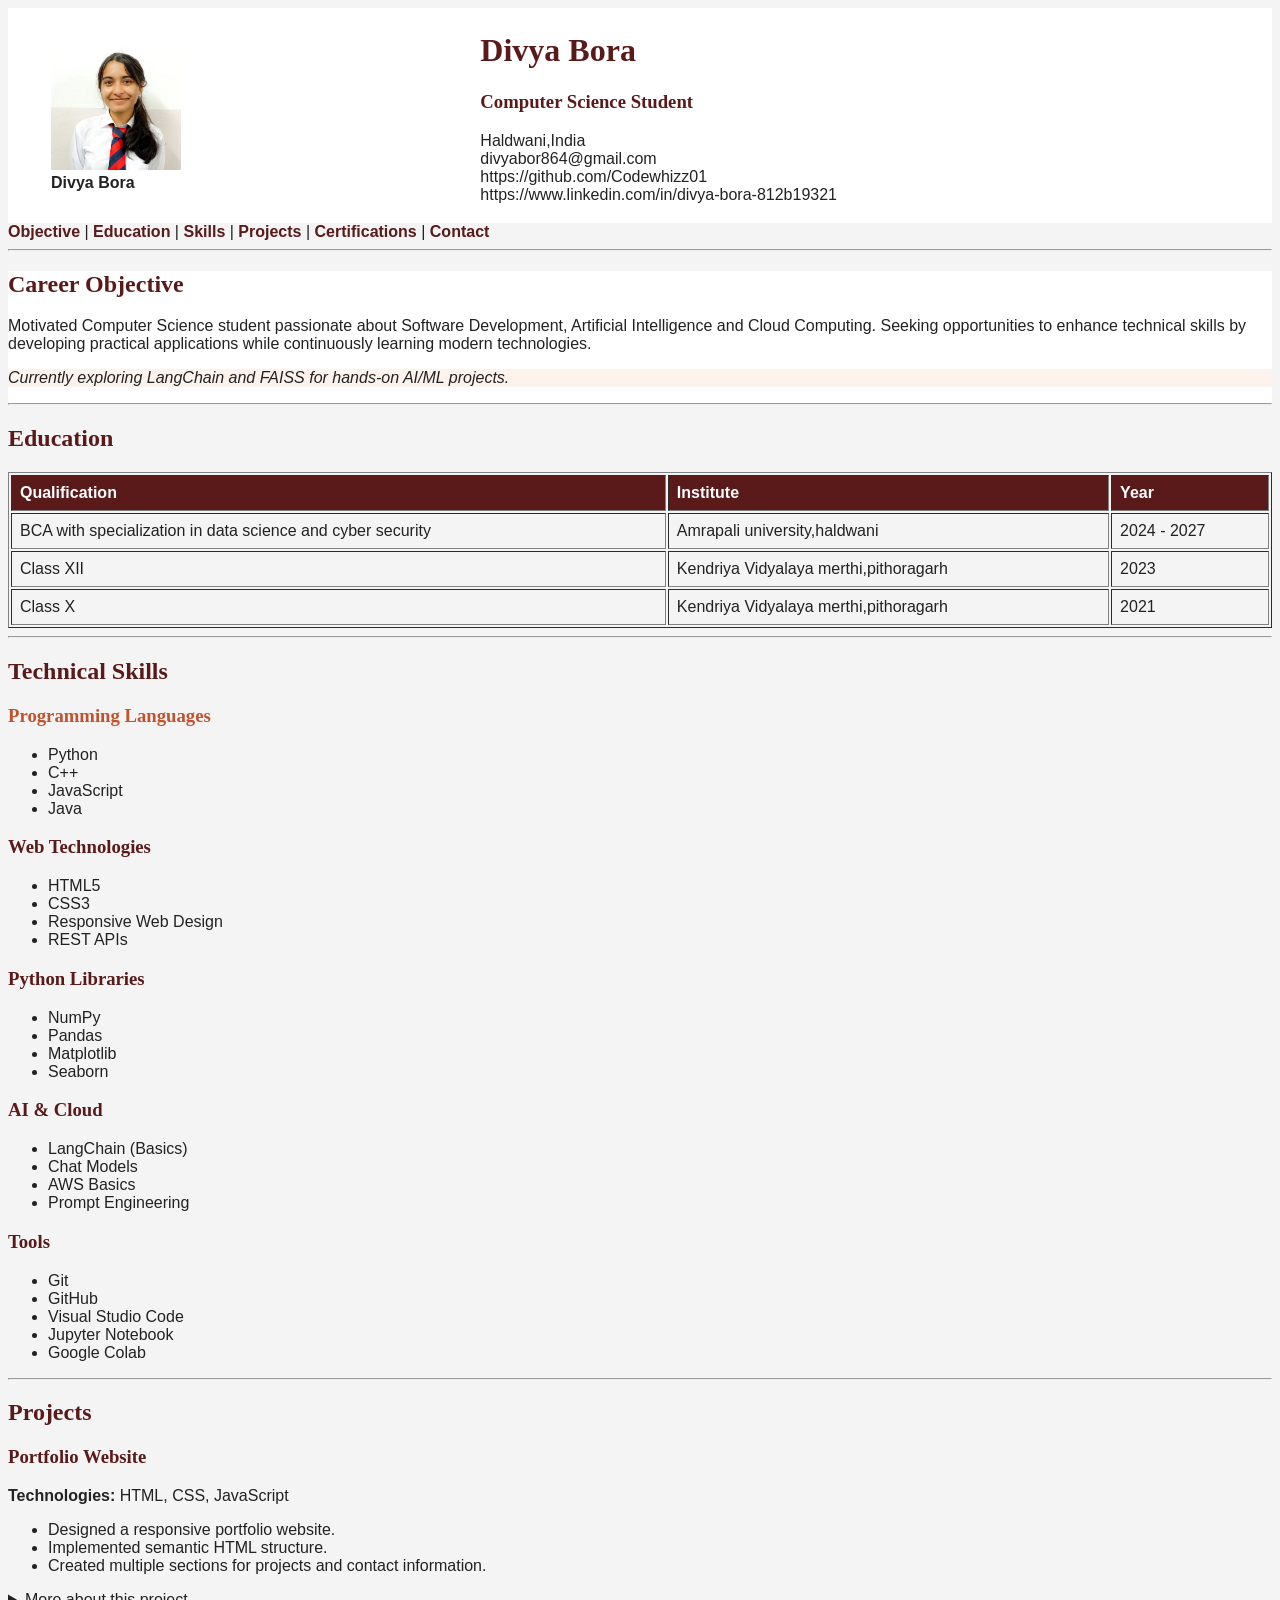
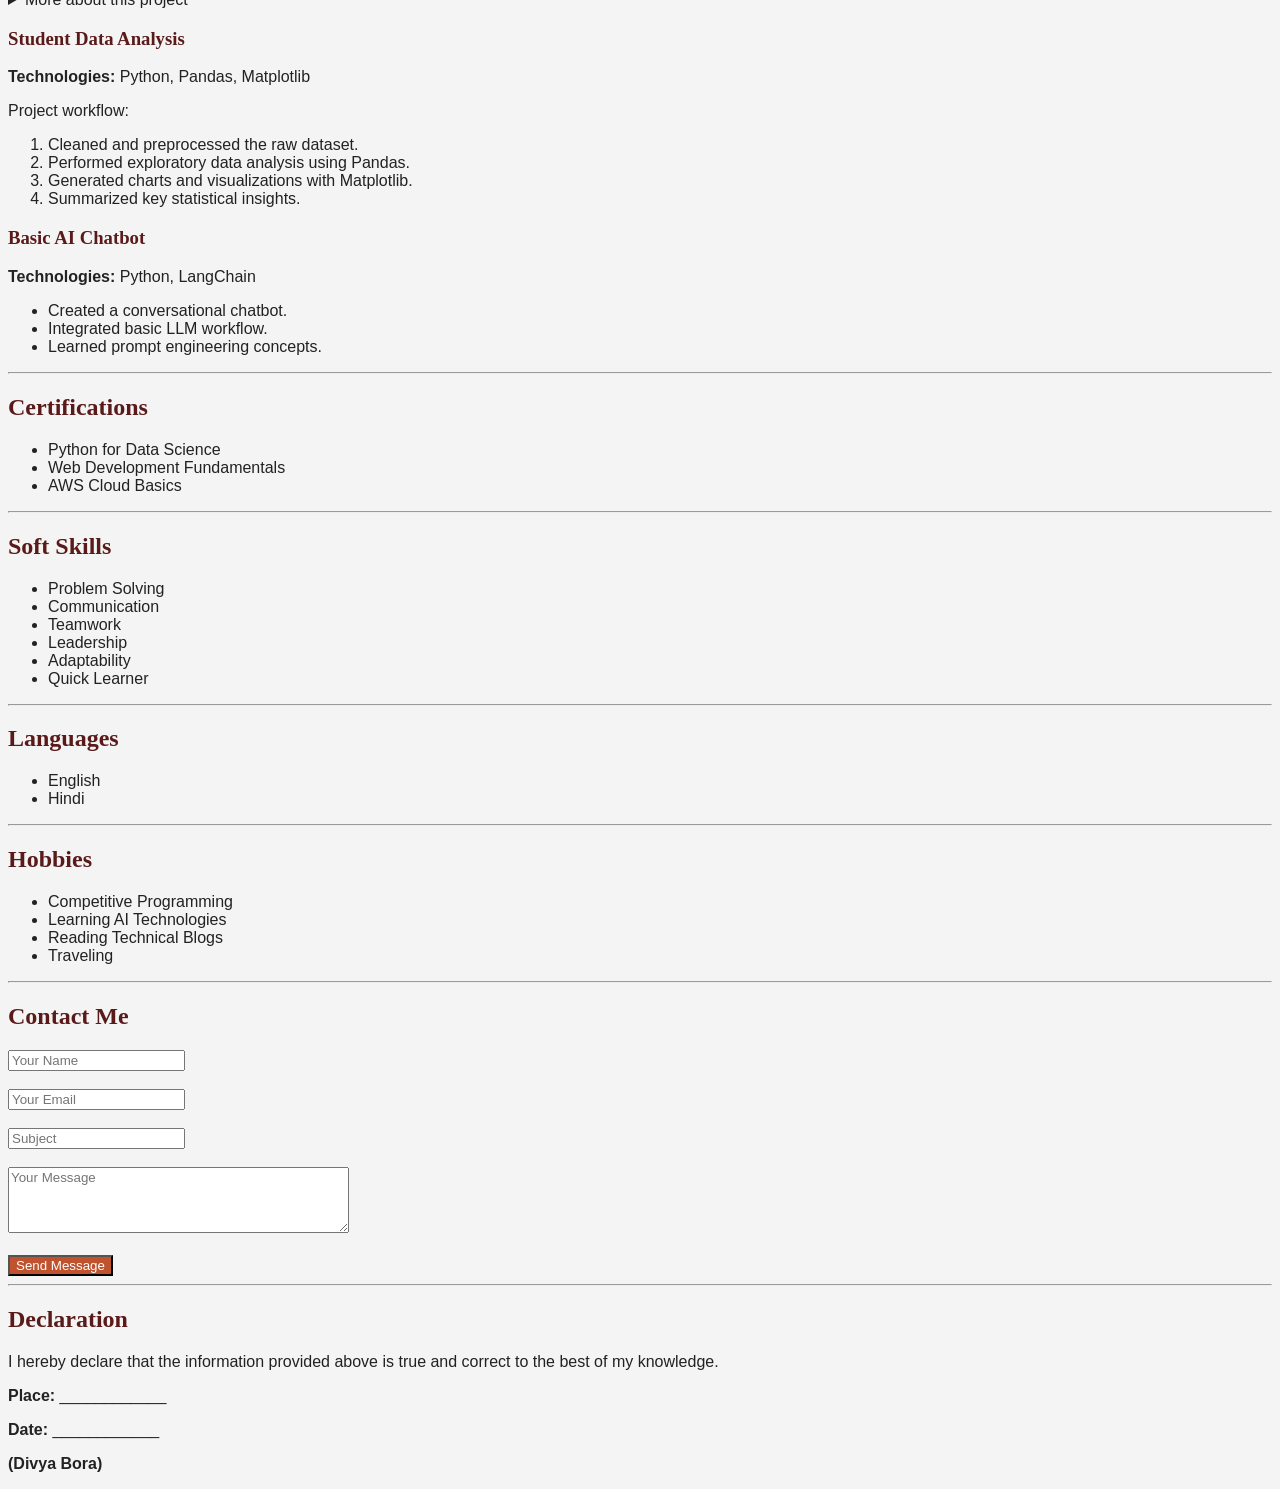
==== resume/index.html @ 863f8f9a "Organized resume into separate folder" ====
<!DOCTYPE html>
<html lang="en">

<head>
    <meta charset="UTF-8">
    <meta name="viewport" content="width=device-width, initial-scale=1.0">
    <title>Divya Bora | Resume</title>
    <link rel="stylesheet" href="./style.css">
</head>

<body>

<header>

<table width="100%">

<tr>

<td>
<figure>
    <img src="profile.jpeg" alt="Divya Bora" width="130">
    <figcaption>Divya Bora</figcaption>
</figure>
</td>

<td>

<hgroup>
    <h1>Divya Bora</h1>
    <h3>Computer Science Student</h3>
</hgroup>

<p>
 Haldwani,India <br>
divyabor864@gmail.com <br>
 https://github.com/Codewhizz01<br>
https://www.linkedin.com/in/divya-bora-812b19321
</p>

</td>

</tr>

</table>

<nav>
    <a href="#objective">Objective</a> |
    <a href="#education">Education</a> |
    <a href="#skills">Skills</a> |
    <a href="#projects">Projects</a> |
    <a href="#certifications">Certifications</a> |
    <a href="#contact">Contact</a>
</nav>

<hr>

</header>

<main>

<section id="objective">

<h2>Career Objective</h2>

<p>
Motivated Computer Science student passionate about Software
Development, Artificial Intelligence and Cloud Computing. Seeking
opportunities to enhance technical skills by developing practical
applications while continuously learning modern technologies.
</p>

<aside class="highlight-box">
<p>Currently exploring LangChain and FAISS for hands-on AI/ML projects.</p>
</aside>

<hr>

</section>

<section id="education">

<h2>Education</h2>

<table border="1" cellpadding="8" width="100%">

<tr>

<th>Qualification</th>
<th>Institute</th>
<th>Year</th>

</tr>

<tr>

<td>BCA with specialization in data science and cyber security</td>
<td>Amrapali university,haldwani</td>
<td>2024 - 2027</td>

</tr>

<tr>

<td>Class XII</td>
<td>Kendriya Vidyalaya merthi,pithoragarh </td>
<td>2023</td>

</tr>

<tr>

<td>Class X</td>
<td>Kendriya Vidyalaya merthi,pithoragarh</td>
<td>2021</td>

</tr>

</table>

<hr>

</section>

<section id="skills">

<h2>Technical Skills</h2>

<h3 class="featured">Programming Languages</h3>

<ul>
<li>Python</li>
<li>C++</li>
<li>JavaScript</li>
<li>Java</li>
</ul>

<h3>Web Technologies</h3>

<ul>
<li>HTML5</li>
<li>CSS3</li>
<li>Responsive Web Design</li>
<li>REST APIs</li>
</ul>

<h3>Python Libraries</h3>

<ul>
<li>NumPy</li>
<li>Pandas</li>
<li>Matplotlib</li>
<li>Seaborn</li>
</ul>

<h3>AI & Cloud</h3>

<ul>
<li>LangChain (Basics)</li>
<li>Chat Models</li>
<li>AWS Basics</li>
<li>Prompt Engineering</li>
</ul>

<h3>Tools</h3>

<ul>
<li>Git</li>
<li>GitHub</li>
<li>Visual Studio Code</li>
<li>Jupyter Notebook</li>
<li>Google Colab</li>
</ul>

<hr>

</section>

<section id="projects">

<h2>Projects</h2>

<article>

<h3>Portfolio Website</h3>

<p><strong>Technologies:</strong> HTML, CSS, JavaScript</p>

<ul>

<li>Designed a responsive portfolio website.</li>
<li>Implemented semantic HTML structure.</li>
<li>Created multiple sections for projects and contact information.</li>

</ul>

<details>
<summary>More about this project</summary>
<p>Built entirely with semantic HTML and custom CSS, focused on clean structure and accessibility. Sections were organized to make navigation intuitive for recruiters viewing the site.</p>
</details>

</article>

<article>

<h3>Student Data Analysis</h3>

<p><strong>Technologies:</strong> Python, Pandas, Matplotlib</p>

<p>Project workflow:</p>

<ol>
<li>Cleaned and preprocessed the raw dataset.</li>
<li>Performed exploratory data analysis using Pandas.</li>
<li>Generated charts and visualizations with Matplotlib.</li>
<li>Summarized key statistical insights.</li>
</ol>

</article>

<article>

<h3>Basic AI Chatbot</h3>

<p><strong>Technologies:</strong> Python, LangChain</p>

<ul>

<li>Created a conversational chatbot.</li>
<li>Integrated basic LLM workflow.</li>
<li>Learned prompt engineering concepts.</li>

</ul>

</article>

<hr>

</section>

<section id="certifications">

<h2>Certifications</h2>

<ul>

<li>Python for Data Science</li>

<li>Web Development Fundamentals</li>

<li>AWS Cloud Basics</li>

</ul>

<hr>

</section>

<section>

<h2>Soft Skills</h2>

<ul>

<li>Problem Solving</li>

<li>Communication</li>

<li>Teamwork</li>

<li>Leadership</li>

<li>Adaptability</li>

<li>Quick Learner</li>

</ul>

<hr>

</section>

<section>

<h2>Languages</h2>

<ul>

<li>English</li>

<li>Hindi</li>

</ul>

<hr>

</section>

<section>

<h2>Hobbies</h2>

<ul>

<li>Competitive Programming</li>

<li>Learning AI Technologies</li>

<li>Reading Technical Blogs</li>

<li>Traveling</li>

</ul>

<hr>

</section>

<section id="contact">

<h2>Contact Me</h2>

<form>
    <input type="text" placeholder="Your Name" required><br><br>
    <input type="email" placeholder="Your Email" required><br><br>
    <input type="text" placeholder="Subject"><br><br>
    <textarea placeholder="Your Message" rows="4" cols="40"></textarea><br><br>
    <button type="submit">Send Message</button>
</form>

<hr>

</section>

<section>

<h2>Declaration</h2>

<p>
I hereby declare that the information provided above is true and correct
to the best of my knowledge.
</p>

</section>

</main>

<footer>

<p><strong>Place:</strong> ____________</p>

<p><strong>Date:</strong> ____________</p>

<p><strong>(Divya Bora)</strong></p>

</footer>

</body>

</html>
---- resume/style.css ----
/* Element selectors  */

body {
    background-color: #f4f4f4;
    color: #222;
}

h1, h2, h3 {
    font-family: Georgia, serif;
    color: #5a1a1a;
}

th {
    background-color: #5a1a1a;
    color: #ffffff;
    text-align: left;
}

td {
    text-align: left;
}

figcaption {
    font-weight: bold;
}

form button {
    background-color: #c0522d;
    color: #ffffff;
}

form button:hover {
    background-color: #a3431f;
}

/*  Descendant selector */

nav a {
    color: #5a1a1a;
    text-decoration: none;
    font-weight: bold;
}

nav a:hover {
    text-decoration: underline;
}

/*  Class selector */

.highlight-box {
    background-color: #fdf2ec;
    font-style: italic;
}

/* Id selectors */

#objective {
    background-color: #ffffff;
}

#education th, #education td {
    text-align: left;
}

#contact form {
    color: #222;
}

/* child selector */
 header>table{
    background-color: #ffffff;
 }
 table>tr>td{
    text-align: left;
 }

/* Universal selector*/
*{
    font-family: Arial, Helvetica, sans-serif;
}
/*attribute selector */

input[type="email"]{
    color: #5a1a1a;
}
input[type="text"]{
    color: #222;
}

/*compound selector */
/*here featured is just a label we are attaching to that one h3*/
h3.featured{
    color: #c0522d;
}
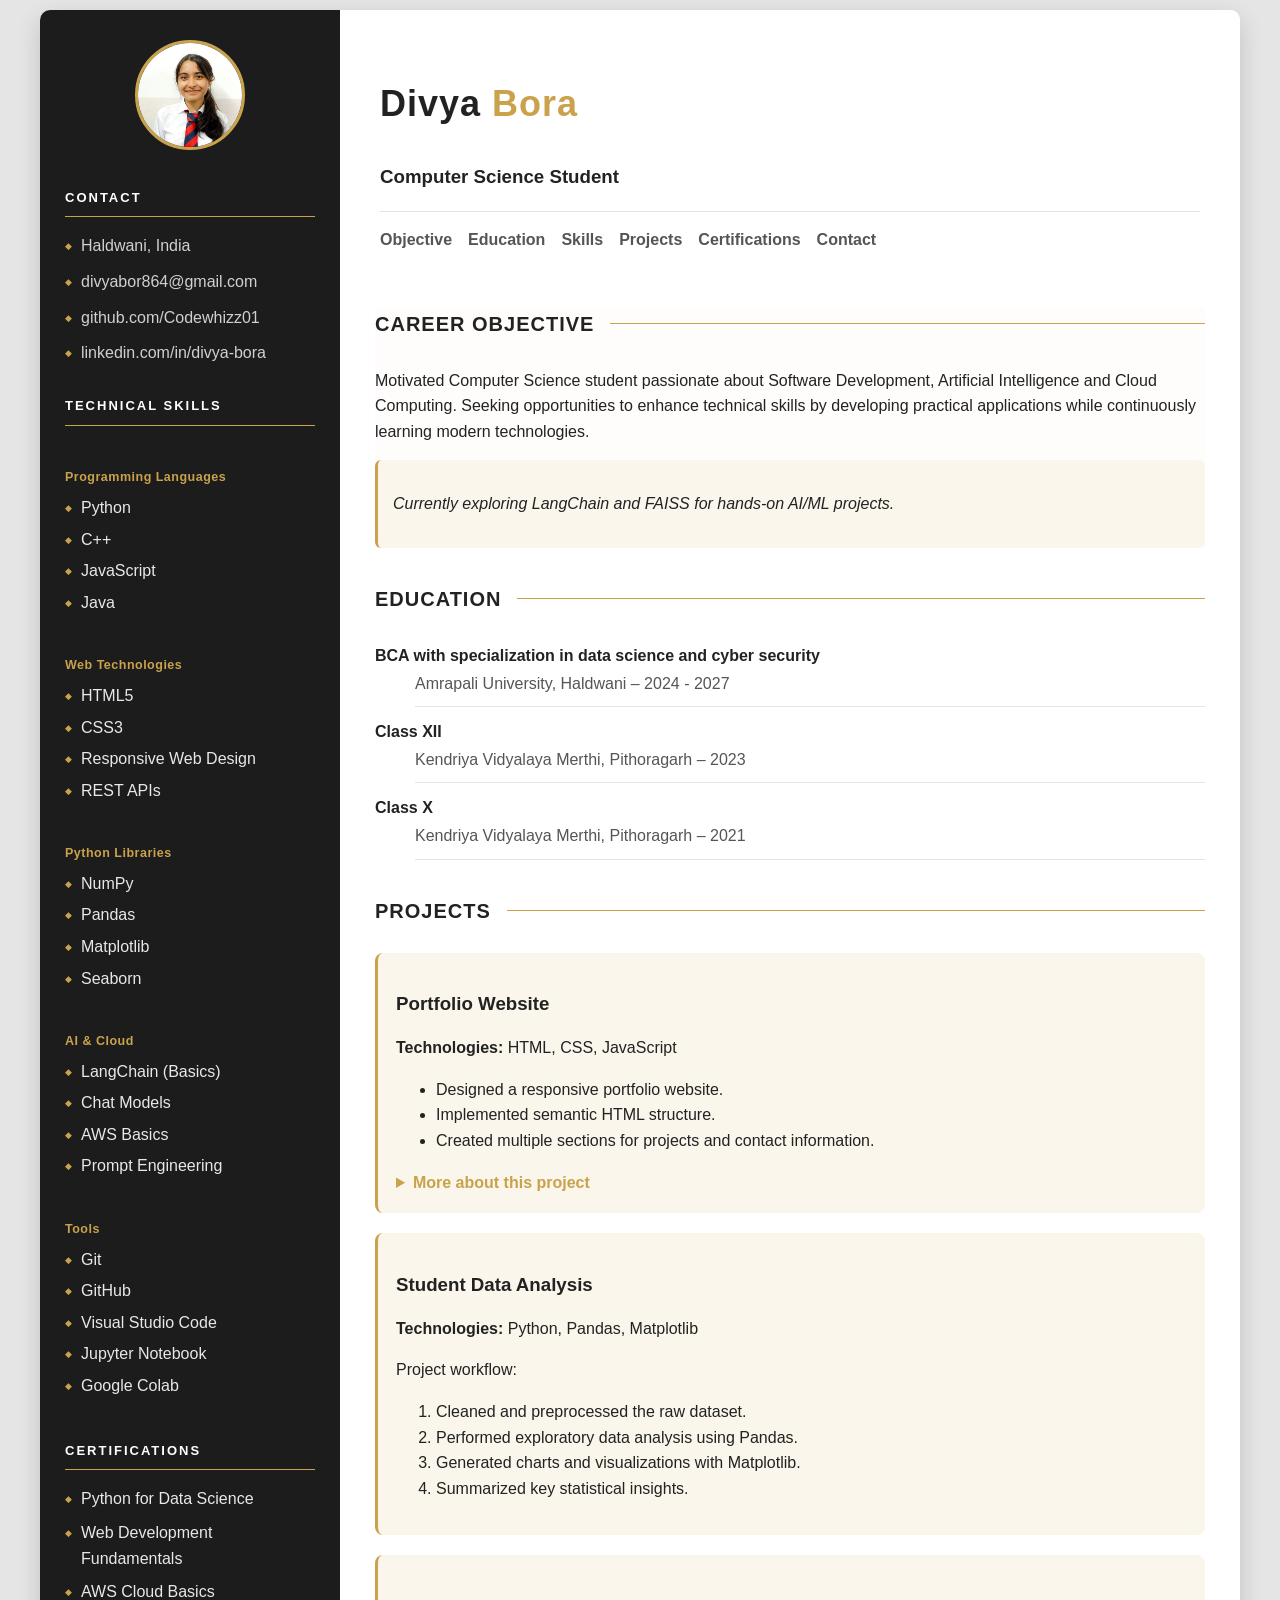
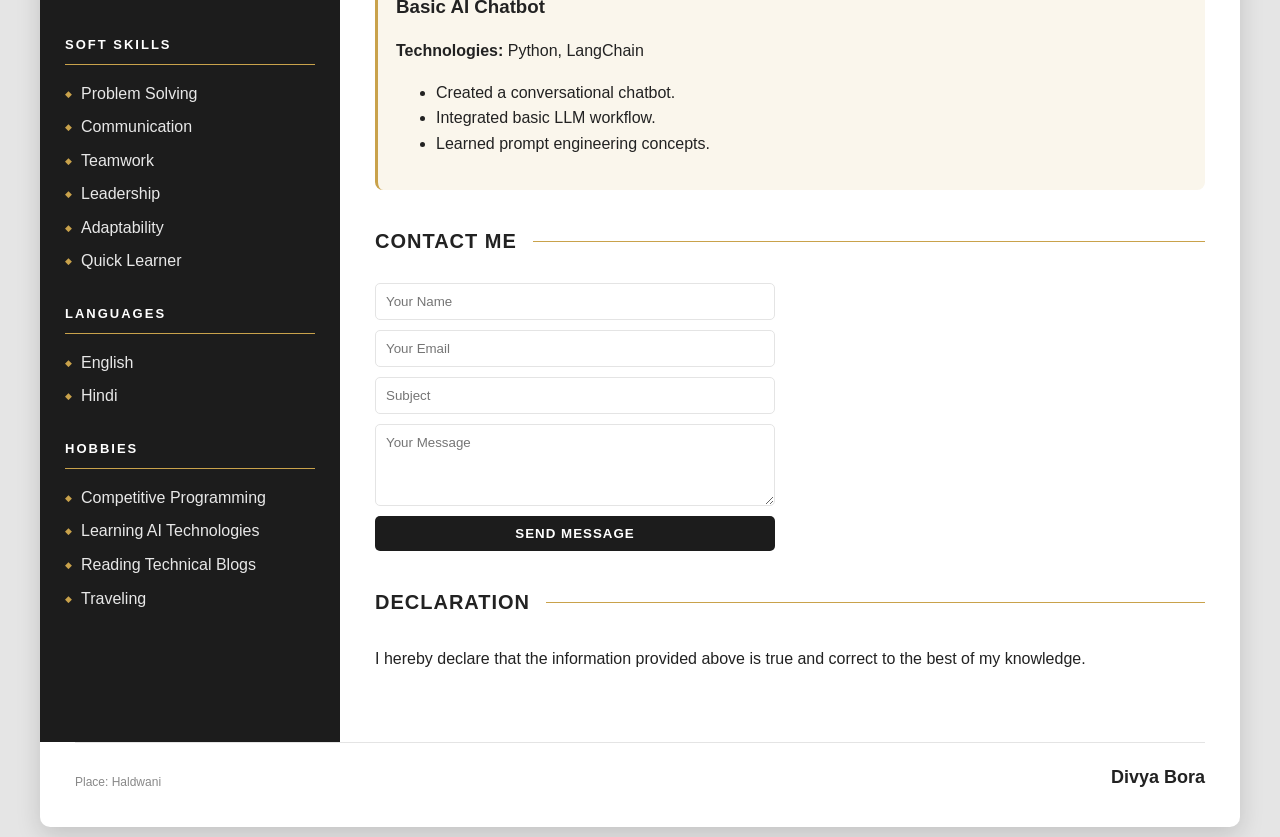
==== commit c9b3367c: "updated version of resume" ====
--- a/resume/index.html
+++ b/resume/index.html
@@ -10,53 +10,146 @@
 
 <body>
 
+<article class="resume">
+
 <header>
 
-<table width="100%">
-
-<tr>
-
-<td>
+<hgroup>
+    <h1>Divya <span class="accent">Bora</span></h1>
+    <h3>Computer Science Student</h3>
+</hgroup>
+
+<nav>
+    <a href="#objective">Objective</a>
+    <a href="#education">Education</a>
+    <a href="#skills">Skills</a>
+    <a href="#projects">Projects</a>
+    <a href="#certifications">Certifications</a>
+    <a href="#contact">Contact</a>
+</nav>
+
+</header>
+
+<aside class="sidebar">
+
+<section class="sidebar-section" id="profile-photo">
 <figure>
     <img src="profile.jpeg" alt="Divya Bora" width="130">
     <figcaption>Divya Bora</figcaption>
 </figure>
-</td>
-
-<td>
-
-<hgroup>
-    <h1>Divya Bora</h1>
-    <h3>Computer Science Student</h3>
-</hgroup>
-
-<p>
- Haldwani,India <br>
-divyabor864@gmail.com <br>
- https://github.com/Codewhizz01<br>
-https://www.linkedin.com/in/divya-bora-812b19321
-</p>
-
-</td>
-
-</tr>
-
-</table>
-
-<nav>
-    <a href="#objective">Objective</a> |
-    <a href="#education">Education</a> |
-    <a href="#skills">Skills</a> |
-    <a href="#projects">Projects</a> |
-    <a href="#certifications">Certifications</a> |
-    <a href="#contact">Contact</a>
-</nav>
-
-<hr>
-
-</header>
-
-<main>
+</section>
+
+<section class="sidebar-section" id="contact-info">
+<h2>Contact</h2>
+<address>
+<ul class="contact-list">
+<li>Haldwani, India</li>
+<li><a href="mailto:divyabor864@gmail.com">divyabor864@gmail.com</a></li>
+<li><a href="https://github.com/Codewhizz01">github.com/Codewhizz01</a></li>
+<li><a href="https://www.linkedin.com/in/divya-bora-812b19321">linkedin.com/in/divya-bora</a></li>
+</ul>
+</address>
+</section>
+
+<section class="sidebar-section" id="skills">
+
+<h2>Technical Skills</h2>
+
+<section class="skill-group">
+<h3 class="featured">Programming Languages</h3>
+<ul>
+<li>Python</li>
+<li>C++</li>
+<li>JavaScript</li>
+<li>Java</li>
+</ul>
+</section>
+
+<section class="skill-group">
+<h3>Web Technologies</h3>
+<ul>
+<li>HTML5</li>
+<li>CSS3</li>
+<li>Responsive Web Design</li>
+<li>REST APIs</li>
+</ul>
+</section>
+
+<section class="skill-group">
+<h3>Python Libraries</h3>
+<ul>
+<li>NumPy</li>
+<li>Pandas</li>
+<li>Matplotlib</li>
+<li>Seaborn</li>
+</ul>
+</section>
+
+<section class="skill-group">
+<h3>AI &amp; Cloud</h3>
+<ul>
+<li>LangChain (Basics)</li>
+<li>Chat Models</li>
+<li>AWS Basics</li>
+<li>Prompt Engineering</li>
+</ul>
+</section>
+
+<section class="skill-group">
+<h3>Tools</h3>
+<ul>
+<li>Git</li>
+<li>GitHub</li>
+<li>Visual Studio Code</li>
+<li>Jupyter Notebook</li>
+<li>Google Colab</li>
+</ul>
+</section>
+
+</section>
+
+<section class="sidebar-section" id="certifications">
+<h2>Certifications</h2>
+<ul>
+<li>Python for Data Science</li>
+<li>Web Development Fundamentals</li>
+<li>AWS Cloud Basics</li>
+</ul>
+</section>
+
+<section class="sidebar-section" id="soft-skills">
+<h2>Soft Skills</h2>
+<ul>
+<li>Problem Solving</li>
+<li>Communication</li>
+<li>Teamwork</li>
+<li>Leadership</li>
+<li>Adaptability</li>
+<li>Quick Learner</li>
+</ul>
+</section>
+
+<section class="sidebar-section" id="languages">
+<h2>Languages</h2>
+<ul>
+<li>English</li>
+<li>Hindi</li>
+</ul>
+</section>
+
+<section class="sidebar-section" id="hobbies">
+<h2>Hobbies</h2>
+<ul>
+<li>Competitive Programming</li>
+<li>Learning AI Technologies</li>
+<li>Reading Technical Blogs</li>
+<li>Traveling</li>
+</ul>
+</section>
+
+</aside>
+
+<main class="main-content">
 
 <section id="objective">
 
@@ -73,105 +166,24 @@
 <p>Currently exploring LangChain and FAISS for hands-on AI/ML projects.</p>
 </aside>
 
-<hr>
-
 </section>
 
 <section id="education">
 
 <h2>Education</h2>
 
-<table border="1" cellpadding="8" width="100%">
-
-<tr>
-
-<th>Qualification</th>
-<th>Institute</th>
-<th>Year</th>
-
-</tr>
-
-<tr>
-
-<td>BCA with specialization in data science and cyber security</td>
-<td>Amrapali university,haldwani</td>
-<td>2024 - 2027</td>
-
-</tr>
-
-<tr>
-
-<td>Class XII</td>
-<td>Kendriya Vidyalaya merthi,pithoragarh </td>
-<td>2023</td>
-
-</tr>
-
-<tr>
-
-<td>Class X</td>
-<td>Kendriya Vidyalaya merthi,pithoragarh</td>
-<td>2021</td>
-
-</tr>
-
-</table>
-
-<hr>
-
-</section>
-
-<section id="skills">
-
-<h2>Technical Skills</h2>
-
-<h3 class="featured">Programming Languages</h3>
-
-<ul>
-<li>Python</li>
-<li>C++</li>
-<li>JavaScript</li>
-<li>Java</li>
-</ul>
-
-<h3>Web Technologies</h3>
-
-<ul>
-<li>HTML5</li>
-<li>CSS3</li>
-<li>Responsive Web Design</li>
-<li>REST APIs</li>
-</ul>
-
-<h3>Python Libraries</h3>
-
-<ul>
-<li>NumPy</li>
-<li>Pandas</li>
-<li>Matplotlib</li>
-<li>Seaborn</li>
-</ul>
-
-<h3>AI & Cloud</h3>
-
-<ul>
-<li>LangChain (Basics)</li>
-<li>Chat Models</li>
-<li>AWS Basics</li>
-<li>Prompt Engineering</li>
-</ul>
-
-<h3>Tools</h3>
-
-<ul>
-<li>Git</li>
-<li>GitHub</li>
-<li>Visual Studio Code</li>
-<li>Jupyter Notebook</li>
-<li>Google Colab</li>
-</ul>
-
-<hr>
+<dl class="education-list">
+
+<dt>BCA with specialization in data science and cyber security</dt>
+<dd>Amrapali University, Haldwani &ndash; 2024 - 2027</dd>
+
+<dt>Class XII</dt>
+<dd>Kendriya Vidyalaya Merthi, Pithoragarh &ndash; 2023</dd>
+
+<dt>Class X</dt>
+<dd>Kendriya Vidyalaya Merthi, Pithoragarh &ndash; 2021</dd>
+
+</dl>
 
 </section>
 
@@ -186,11 +198,9 @@
 <p><strong>Technologies:</strong> HTML, CSS, JavaScript</p>
 
 <ul>
-
 <li>Designed a responsive portfolio website.</li>
 <li>Implemented semantic HTML structure.</li>
 <li>Created multiple sections for projects and contact information.</li>
-
 </ul>
 
 <details>
@@ -224,94 +234,12 @@
 <p><strong>Technologies:</strong> Python, LangChain</p>
 
 <ul>
-
 <li>Created a conversational chatbot.</li>
 <li>Integrated basic LLM workflow.</li>
 <li>Learned prompt engineering concepts.</li>
-
-</ul>
-
-</article>
-
-<hr>
-
-</section>
-
-<section id="certifications">
-
-<h2>Certifications</h2>
-
-<ul>
-
-<li>Python for Data Science</li>
-
-<li>Web Development Fundamentals</li>
-
-<li>AWS Cloud Basics</li>
-
-</ul>
-
-<hr>
-
-</section>
-
-<section>
-
-<h2>Soft Skills</h2>
-
-<ul>
-
-<li>Problem Solving</li>
-
-<li>Communication</li>
-
-<li>Teamwork</li>
-
-<li>Leadership</li>
-
-<li>Adaptability</li>
-
-<li>Quick Learner</li>
-
-</ul>
-
-<hr>
-
-</section>
-
-<section>
-
-<h2>Languages</h2>
-
-<ul>
-
-<li>English</li>
-
-<li>Hindi</li>
-
-</ul>
-
-<hr>
-
-</section>
-
-<section>
-
-<h2>Hobbies</h2>
-
-<ul>
-
-<li>Competitive Programming</li>
-
-<li>Learning AI Technologies</li>
-
-<li>Reading Technical Blogs</li>
-
-<li>Traveling</li>
-
-</ul>
-
-<hr>
+</ul>
+
+</article>
 
 </section>
 
@@ -320,18 +248,16 @@
 <h2>Contact Me</h2>
 
 <form>
-    <input type="text" placeholder="Your Name" required><br><br>
-    <input type="email" placeholder="Your Email" required><br><br>
-    <input type="text" placeholder="Subject"><br><br>
-    <textarea placeholder="Your Message" rows="4" cols="40"></textarea><br><br>
+    <input type="text" placeholder="Your Name" required>
+    <input type="email" placeholder="Your Email" required>
+    <input type="text" placeholder="Subject">
+    <textarea placeholder="Your Message" rows="4" cols="40"></textarea>
     <button type="submit">Send Message</button>
 </form>
 
-<hr>
-
-</section>
-
-<section>
+</section>
+
+<section id="declaration">
 
 <h2>Declaration</h2>
 
@@ -346,14 +272,14 @@
 
 <footer>
 
-<p><strong>Place:</strong> ____________</p>
-
-<p><strong>Date:</strong> ____________</p>
-
-<p><strong>(Divya Bora)</strong></p>
+<p>Place: Haldwani</p>
+
+<p class="signature">Divya Bora</p>
 
 </footer>
 
+</article>
+
 </body>
 
 </html>
--- a/resume/style.css
+++ b/resume/style.css
@@ -1,94 +1,379 @@
-/* Element selectors  */
+:root{
+    --dark: #1c1c1c;
+    --gold: #c9a24b;
+    --text-dark: #222222;
+    --text-gray: #555555;
+    --border-light: #e4e4e4;
+}
+
+/* Universal selector*/
+*{
+    box-sizing: border-box;
+    font-family: Arial, Helvetica, sans-serif;
+}
 
 body {
-    background-color: #f4f4f4;
-    color: #222;
-}
-
+    background-color: #e5e5e5;
+    color: var(--text-dark);
+    margin: 0;
+    line-height:1.6;
+    padding: 10px;
+}
+
+.resume{
+    max-width:1200px;
+    margin:auto;
+    display:grid;
+    grid-template-columns:300px 1fr;
+    grid-template-rows:auto 1fr auto;
+    grid-template-areas:
+        "sidebar header"
+        "sidebar main"
+        "footer  footer";
+    background:#fff;
+    box-shadow:0 8px 25px rgba(0,0,0,.15);
+    border-radius:10px;
+    overflow:hidden;
+}
+
+/*  HEADER */
+header{
+    grid-area: header;
+    background:#ffffff;
+    padding:35px 40px 0 40px;
+}
+
+h1{
+    font-size:36px;
+    letter-spacing: 1px;
+}
+
+/* Grouping selector */
 h1, h2, h3 {
-    font-family: Georgia, serif;
-    color: #5a1a1a;
-}
-
-th {
-    background-color: #5a1a1a;
-    color: #ffffff;
-    text-align: left;
-}
-
-td {
-    text-align: left;
-}
-
-figcaption {
-    font-weight: bold;
-}
-
-form button {
-    background-color: #c0522d;
-    color: #ffffff;
-}
-
-form button:hover {
-    background-color: #a3431f;
-}
-
-/*  Descendant selector */
-
+    font-family: Arial, Helvetica, sans-serif;
+    color: var(--text-dark);
+    font-weight: 800;
+}
+
+h2{
+    display:flex;
+    align-items:center;
+    gap:16px;
+    border-bottom: none;
+    padding-bottom: 12px;
+    margin-block-start: 25px;
+    margin-block-end: 14px;
+    font-size:20px;
+    text-transform:uppercase;
+    letter-spacing:1px;
+}
+h2::after{
+    content:"";
+    flex:1;
+    height:1px;
+    background: var(--gold);
+}
+
+hgroup h1 .accent{
+    color: var(--gold);
+}
+
+nav{
+    display: flex;
+    gap: 16px;
+    padding: 15px 0;
+    margin-top:15px;
+    border-top:1px solid var(--border-light);
+    flex-wrap:wrap;
+}
 nav a {
-    color: #5a1a1a;
+    color: var(--text-gray);
     text-decoration: none;
     font-weight: bold;
 }
-
 nav a:hover {
+    color: var(--gold);
     text-decoration: underline;
 }
 
-/*  Class selector */
+p{
+    text-align:left;
+}
+
+hr{
+    border: none;
+    border-top: 1px solid var(--border-light);
+    margin: 20px 0;
+}
+
+/* SIDEBAR  */
+.sidebar{
+    grid-area: sidebar;
+    background: var(--dark);
+    color:#e8e8e8;
+    padding: 30px 25px;
+}
+
+.sidebar-section{
+    margin-bottom:30px;
+}
+.sidebar-section:last-child{
+    margin-bottom:0;
+}
+
+/* profile photo,  inside the sidebar */
+figure{
+    margin: 0 0 30px 0;
+    text-align: center;
+}
+figure img{
+    border-radius: 50%;
+    overflow-clip-margin: content-box;
+    width:110px;
+    height:110px;
+    object-fit:cover;
+    border:3px solid var(--gold);
+    image-rendering: -webkit-optimize-contrast;
+}
+figcaption {
+    /* visually hidden */
+    position:absolute;
+    width:1px; height:1px;
+    overflow:hidden;
+    clip:rect(0 0 0 0);
+}
+
+.sidebar h2{
+    color:#ffffff;
+    font-size:13px;
+    letter-spacing:2px;
+    text-transform:uppercase;
+    border-bottom:1px solid var(--gold);
+    padding-bottom:8px;
+    margin-block-start:0;
+}
+.sidebar h2::after{
+    content:none;
+}
+
+.sidebar h3{
+    color: var(--gold);
+    margin-bottom:8px;
+    font-size:12.5px;
+    letter-spacing:0.5px;
+}
+/* compound selector: featured label on one h3 */
+.sidebar h3.featured{
+    color: var(--gold);
+}
+
+.sidebar ul{
+    list-style:none;
+    padding-left:16px;
+}
+.sidebar li{
+    margin-bottom:8px;
+    position:relative;
+    word-break:break-word;
+}
+.sidebar li::before{
+    content:"\25C6";
+    color: var(--gold);
+    font-size:9px;
+    position:absolute;
+    left:-16px;
+    top:6px;
+}
+
+.sidebar a{
+    color:#e8e8e8;
+    text-decoration:none;
+}
+.sidebar a:hover{
+    color: var(--gold);
+    text-decoration:underline;
+}
+
+address{
+    font-style: normal;
+}
+.contact-list{
+    list-style:none;
+    padding: 0;
+}
+.contact-list li{
+    color: #d0d0d0;
+    margin-bottom: 10px;
+}
+.contact-list li a{
+    color: #d0d0d0;
+    text-decoration: none;
+}
+.contact-list li a:hover{
+    color: var(--gold);
+}
+
+.skill-group{
+    margin-bottom:6px;
+}
+.skill-group ul{
+    padding-left: 16px;
+    margin: 0;
+}
+.skill-group li{
+    margin-bottom: 6px;
+}
+.skill-group h3{
+    margin-bottom: 8px;
+}
+
+/*  MAIN CONTENT */
+.main-content{
+    grid-area: main;
+    background-color: #fff;
+    padding:15px 35px 35px 35px;
+}
+.main-content section{
+    margin-bottom: 35px;
+}
 
 .highlight-box {
-    background-color: #fdf2ec;
+    background: #faf6ec;
     font-style: italic;
-}
-
-/* Id selectors */
+    padding: 15px;
+    margin-top: 15px;
+    margin-block: 10px 0;
+    border-left:3px solid var(--gold);
+    border-radius: 6px;
+}
 
 #objective {
-    background-color: #ffffff;
-}
-
-#education th, #education td {
-    text-align: left;
-}
-
-#contact form {
-    color: #222;
-}
-
-/* child selector */
- header>table{
-    background-color: #ffffff;
- }
- table>tr>td{
-    text-align: left;
- }
-
-/* Universal selector*/
-*{
-    font-family: Arial, Helvetica, sans-serif;
-}
-/*attribute selector */
-
+    background-color: #fffdfb;
+}
+
+/* education list*/
+.education-list dt{
+    font-weight:bold;
+    color: var(--text-dark);
+    margin-top: 15px;
+    margin-block-start: 12px;
+    margin-block-end: 2px;
+    font-size: 16px;
+}
+.education-list dd{
+    margin-bottom: 10px;
+    color: var(--text-gray);
+    padding-bottom: 10px;
+    border-bottom: 1px solid var(--border-light);
+}
+
+/* projects */
+#projects article{
+    background:#faf6ec;
+    padding:18px;
+    margin-bottom:20px;
+    border-left:3px solid var(--gold);
+    border-radius:8px;
+    transition:.3s;
+}
+#projects article:hover{
+    transform:translateY(-5px);
+    box-shadow:0 5px 18px rgba(0,0,0,.12);
+}
+#projects h3{
+    color: var(--text-dark);
+    margin-bottom:8px;
+}
+
+#skills {
+    display:flex;
+    flex-direction:column;
+    gap:15px;
+}
+
+/* attribute selectors */
 input[type="email"]{
-    color: #5a1a1a;
+    border-color: var(--gold);
 }
 input[type="text"]{
-    color: #222;
-}
-
-/*compound selector */
-/*here featured is just a label we are attaching to that one h3*/
-h3.featured{
-    color: #c0522d;
-}
+    border-color: var(--dark);
+}
+
+/* contact form */
+#contact form{
+    display: flex;
+    flex-direction: column;
+    gap:10px;
+    max-width: 400px;
+}
+#contact input,
+#contact textarea{
+    padding: 10px;
+    border: 1px solid var(--border-light);
+    border-radius: 5px;
+    font-family: inherit;
+}
+#contact button {
+    background-color: var(--dark);
+    color: #ffffff;
+    border:none;
+    padding: 10px 22px;
+    border-radius: 5px;
+    font-weight: bold;
+    letter-spacing:1px;
+    text-transform:uppercase;
+    cursor: pointer;
+    transition:.2s;
+}
+#contact button:hover{
+    background-color: var(--gold);
+    color: var(--dark);
+}
+
+details{
+    margin-top:10px;
+}
+summary{
+    cursor:pointer;
+    color: var(--gold);
+    font-weight:bold;
+}
+
+/* FOOTER  */
+footer{
+    grid-area: footer;
+    color: #888888;
+    font-size: 12px;
+    background:#ffffff;
+    margin:0 35px 35px 35px;
+    padding-top:20px;
+    border-top:1px solid var(--border-light);
+    display:flex;
+    justify-content:space-between;
+    align-items:flex-end;
+    flex-wrap:wrap;
+    gap:10px;
+}
+footer p{
+    margin:0;
+}
+footer p.signature{
+    font-size:18px;
+    font-weight:800;
+    color: var(--text-dark);
+}
+
+/* RESPONSIVE  */
+@media (max-width:750px){
+    .resume{
+        grid-template-columns: 1fr;
+        grid-template-areas:
+            "sidebar"
+            "header"
+            "main"
+            "footer";
+    }
+    footer{
+        margin:0 20px 20px 20px;
+    }
+}
